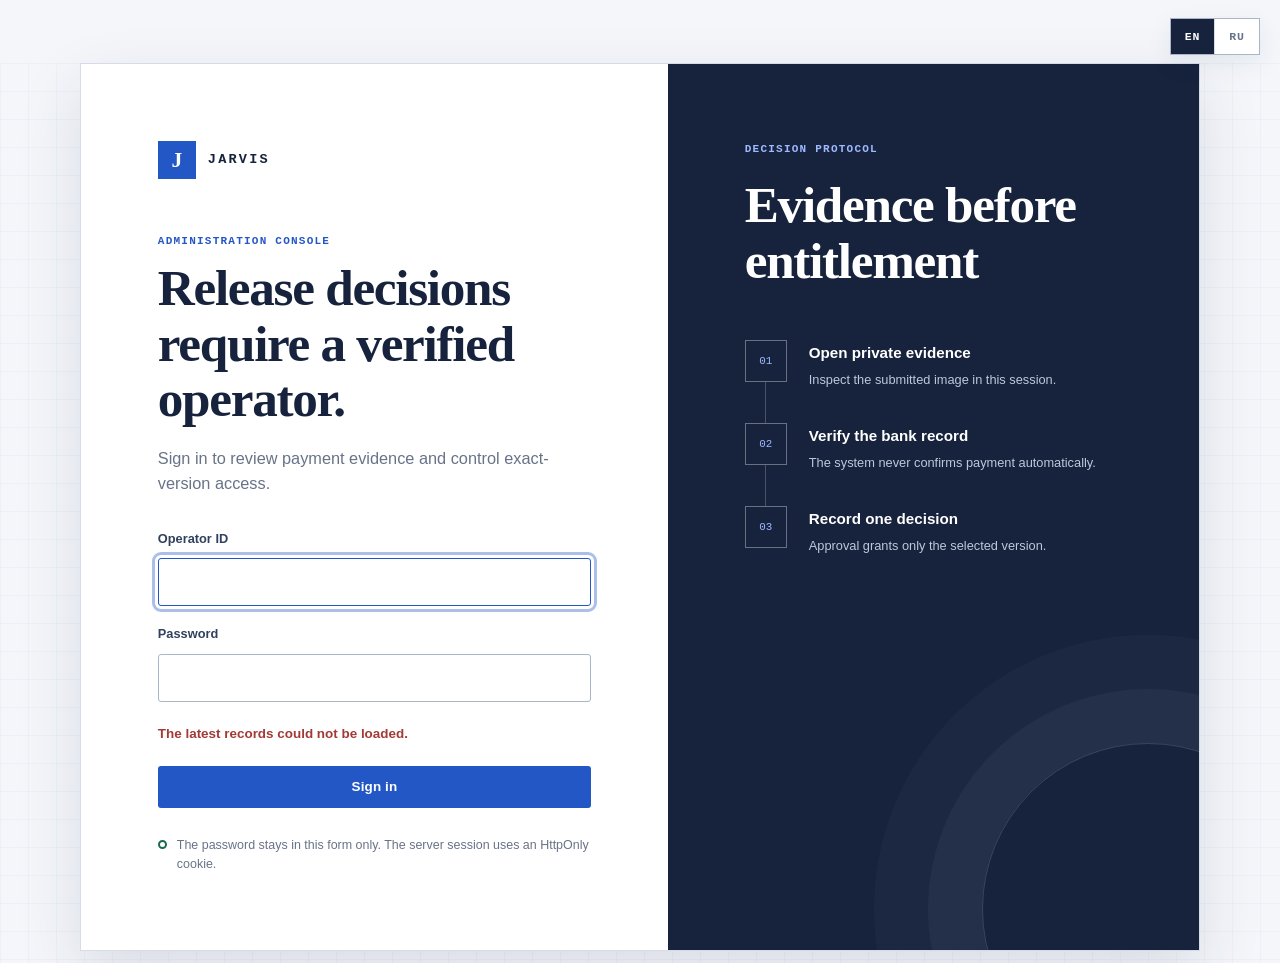
==== product_backend/admin_web/static/index.html @ 854b9aa0 "feat: add exact-version product release system" ====
<!doctype html>
<html lang="en">
  <head>
    <meta charset="utf-8">
    <meta name="viewport" content="width=device-width, initial-scale=1">
    <meta name="color-scheme" content="light">
    <title>JARVIS Release Control</title>
    <link rel="stylesheet" href="styles.css">
    <script src="app.js" defer></script>
  </head>
  <body>
    <a class="skip-link" href="#workspace" data-i18n="skip_to_content">Skip to content</a>

    <div class="language-dock" role="group" aria-label="Language / Язык">
      <button class="language-button" type="button" data-language="en" aria-pressed="true">EN</button>
      <button class="language-button" type="button" data-language="ru" aria-pressed="false">RU</button>
    </div>

    <main id="auth-shell" class="auth-shell">
      <section class="auth-card" aria-labelledby="login-title">
        <div class="wordmark" aria-label="JARVIS">
          <span class="wordmark-mark" aria-hidden="true">J</span>
          <span>JARVIS</span>
        </div>
        <p class="eyebrow" data-i18n="admin_console">Administration console</p>
        <h1 id="login-title" data-i18n="login_title">Release decisions require a verified operator.</h1>
        <p class="lede" data-i18n="login_lede">
          Sign in to review payment evidence and control exact-version access.
        </p>

        <form id="login-form" class="stack-form" novalidate>
          <label for="subject" data-i18n="operator_id">Operator ID</label>
          <input id="subject" name="subject" type="text" autocomplete="username" required minlength="3" maxlength="128">

          <label for="password" data-i18n="password">Password</label>
          <input id="password" name="password" type="password" autocomplete="current-password" required maxlength="1024">

          <p id="login-error" class="form-error" role="alert" hidden></p>
          <button id="login-submit" class="button button-primary button-wide" type="submit" data-i18n="sign_in">Sign in</button>
          <button id="auth-cancel" class="button button-quiet button-wide" type="button" data-i18n="return_read_only" hidden>
            Return to read-only session
          </button>
        </form>

        <div class="auth-footnote">
          <span class="seal" aria-hidden="true"></span>
          <p data-i18n="login_security_note">
            The password stays in this form only. The server session uses an HttpOnly cookie.
          </p>
        </div>
      </section>

      <aside class="custody-card" aria-labelledby="custody-title">
        <p class="eyebrow" data-i18n="decision_protocol">Decision protocol</p>
        <h2 id="custody-title" data-i18n="custody_title">Evidence before entitlement</h2>
        <ol class="custody-rail">
          <li>
            <span class="rail-index">01</span>
            <div>
              <strong data-i18n="rail_evidence">Open private evidence</strong>
              <span data-i18n="rail_evidence_note">Inspect the submitted image in this session.</span>
            </div>
          </li>
          <li>
            <span class="rail-index">02</span>
            <div>
              <strong data-i18n="rail_bank">Verify the bank record</strong>
              <span data-i18n="rail_bank_note">The system never confirms payment automatically.</span>
            </div>
          </li>
          <li>
            <span class="rail-index">03</span>
            <div>
              <strong data-i18n="rail_decide">Record one decision</strong>
              <span data-i18n="rail_decide_note">Approval grants only the selected version.</span>
            </div>
          </li>
        </ol>
      </aside>
    </main>

    <div id="app-shell" class="app-shell" hidden>
      <header class="topbar">
        <div class="topbar-brand">
          <span class="wordmark-mark wordmark-mark-small" aria-hidden="true">J</span>
          <div>
            <strong>JARVIS</strong>
            <span data-i18n="release_control">Release control</span>
          </div>
        </div>
        <div class="session-block">
          <div>
            <span class="session-label" data-i18n="signed_in_as">Signed in as</span>
            <strong id="session-subject">—</strong>
          </div>
          <button id="session-action" class="button button-quiet button-small" type="button" data-i18n="sign_out">Sign out</button>
        </div>
      </header>

      <aside class="sidebar" aria-label="Administration / Администрирование">
        <nav class="primary-nav">
          <button class="nav-button is-active" type="button" data-view="payments" aria-current="page">
            <span class="nav-code">P</span>
            <span data-i18n="payments">Payments</span>
            <span id="pending-count" class="nav-count">0</span>
          </button>
          <button class="nav-button" type="button" data-view="releases">
            <span class="nav-code">R</span>
            <span data-i18n="releases">Releases</span>
          </button>
          <button class="nav-button" type="button" data-view="customers">
            <span class="nav-code">C</span>
            <span data-i18n="customers">Customers</span>
          </button>
          <button class="nav-button" type="button" data-view="audit">
            <span class="nav-code">A</span>
            <span data-i18n="audit">Audit</span>
          </button>
        </nav>
        <div class="sidebar-rule">
          <span data-i18n="control_rule">Control rule</span>
          <p data-i18n="control_rule_note">An older purchased version remains usable when an update is declined.</p>
        </div>
      </aside>

      <main id="workspace" class="workspace" tabindex="-1">
        <section id="write-lock-banner" class="notice notice-warning" role="status" hidden>
          <div>
            <strong data-i18n="read_only_title">Read-only session restored</strong>
            <p data-i18n="read_only_note">Sign in again to obtain a fresh CSRF token before making decisions.</p>
          </div>
          <button id="unlock-button" class="button button-secondary button-small" type="button" data-i18n="enable_changes">Enable changes</button>
        </section>

        <section class="view-panel" data-panel="payments" aria-labelledby="payments-title">
          <div class="section-heading">
            <div>
              <p class="eyebrow" data-i18n="manual_review">Manual review</p>
              <h1 id="payments-title" data-i18n="payments_title">Payment queue</h1>
              <p data-i18n="payments_intro">Compare the submitted evidence with the bank record before deciding.</p>
            </div>
            <button class="button button-secondary refresh-button" type="button" data-refresh="payments" data-i18n="refresh">Refresh</button>
          </div>

          <div class="assurance-rail" aria-label="Approval controls / Контроль подтверждения">
            <div><span>01</span><strong data-i18n="assurance_private">Evidence is private</strong></div>
            <div><span>02</span><strong data-i18n="assurance_manual">Bank check is manual</strong></div>
            <div><span>03</span><strong data-i18n="assurance_exact">Access is exact-version</strong></div>
          </div>

          <div class="queue-toolbar">
            <label for="payment-filter" data-i18n="filter_state">Filter by state</label>
            <select id="payment-filter">
              <option value="" data-i18n="state_all">All states</option>
              <option value="pending" data-i18n="state_pending">Pending</option>
              <option value="under_review" data-i18n="state_under_review">Under review</option>
              <option value="approved" data-i18n="state_approved">Approved</option>
              <option value="rejected" data-i18n="state_rejected">Rejected</option>
            </select>
            <p id="queue-summary" class="queue-summary" aria-live="polite"></p>
          </div>

          <div class="table-shell">
            <table>
              <thead>
                <tr>
                  <th scope="col" data-i18n="version">Version</th>
                  <th scope="col" data-i18n="license">License</th>
                  <th scope="col" data-i18n="amount">Amount</th>
                  <th scope="col" data-i18n="paid_at">Paid at</th>
                  <th scope="col" data-i18n="status">Status</th>
                  <th scope="col" data-i18n="evidence">Evidence</th>
                  <th scope="col" data-i18n="actions">Actions</th>
                </tr>
              </thead>
              <tbody id="payments-body"></tbody>
            </table>
            <div id="payments-empty" class="empty-state" hidden>
              <strong data-i18n="payments_empty">No payments match this filter.</strong>
              <span data-i18n="payments_empty_note">Change the filter or refresh the queue.</span>
            </div>
          </div>
        </section>

        <section class="view-panel" data-panel="releases" aria-labelledby="releases-title" hidden>
          <div class="section-heading">
            <div>
              <p class="eyebrow" data-i18n="version_catalog">Version catalog</p>
              <h1 id="releases-title" data-i18n="releases_title">Paid releases</h1>
              <p data-i18n="releases_intro">Each semantic version has its own price and entitlement.</p>
            </div>
            <div class="heading-actions">
              <button class="button button-secondary refresh-button" type="button" data-refresh="releases" data-i18n="refresh">Refresh</button>
              <button id="new-release-button" class="button button-primary requires-write" type="button" data-i18n="new_release">New release</button>
            </div>
          </div>

          <section id="release-create-card" class="form-card requires-write" aria-labelledby="new-release-title" hidden>
            <div class="form-card-heading">
              <div>
                <p class="eyebrow" data-i18n="draft">Draft</p>
                <h2 id="new-release-title" data-i18n="create_release">Create release</h2>
              </div>
              <button id="cancel-release-create" class="button button-quiet button-small" type="button" data-i18n="cancel">Cancel</button>
            </div>
            <form id="release-create-form" class="form-grid" novalidate>
              <label>
                <span data-i18n="semantic_version">Semantic version</span>
                <input name="version" type="text" inputmode="numeric" pattern="(0|[1-9][0-9]*)\.(0|[1-9][0-9]*)\.(0|[1-9][0-9]*)" required>
              </label>
              <label>
                <span data-i18n="price_minor">Price in minor units</span>
                <input name="price_minor" type="number" min="1" step="1" required>
              </label>
              <label>
                <span data-i18n="currency">Currency</span>
                <input name="currency" type="text" value="UZS" pattern="[A-Z]{3}" minlength="3" maxlength="3" required>
              </label>
              <label class="form-grid-wide">
                <span data-i18n="features_en">What is new — English</span>
                <textarea name="features_en" rows="3" maxlength="4000" required></textarea>
              </label>
              <label class="form-grid-wide">
                <span data-i18n="features_ru">What is new — Russian</span>
                <textarea name="features_ru" rows="3" maxlength="4000" required></textarea>
              </label>
              <label class="form-grid-wide">
                <span data-i18n="fixes_en">Fixes — English</span>
                <textarea name="fixes_en" rows="3" maxlength="4000" required></textarea>
              </label>
              <label class="form-grid-wide">
                <span data-i18n="fixes_ru">Fixes — Russian</span>
                <textarea name="fixes_ru" rows="3" maxlength="4000" required></textarea>
              </label>
              <div class="form-actions form-grid-wide">
                <p class="form-error" data-form-error hidden></p>
                <button class="button button-primary" type="submit" data-i18n="create_draft">Create draft</button>
              </div>
            </form>
          </section>

          <div class="catalog-note">
            <strong data-i18n="catalog_scope">Published catalog</strong>
            <span data-i18n="catalog_scope_note">The current API lists published releases. New drafts remain visible in this browser session.</span>
          </div>
          <div id="release-grid" class="release-grid"></div>
          <div id="releases-empty" class="empty-state empty-state-bordered" hidden>
            <strong data-i18n="releases_empty">No published releases are available.</strong>
            <span data-i18n="releases_empty_note">Create a draft when a verified artifact and price are ready.</span>
          </div>
        </section>

        <section class="view-panel" data-panel="customers" aria-labelledby="customers-title" hidden>
          <div class="section-heading">
            <div>
              <p class="eyebrow" data-i18n="provisioning">Provisioning</p>
              <h1 id="customers-title" data-i18n="customers_title">Customer access</h1>
              <p data-i18n="customers_intro">Create the commercial records in order, then issue a one-time activation key only after payment approval.</p>
            </div>
          </div>

          <div class="provisioning-rail" aria-label="Provisioning sequence / Последовательность выдачи">
            <div><span>01</span><strong data-i18n="provision_account">Account</strong></div>
            <div><span>02</span><strong data-i18n="provision_license">License</strong></div>
            <div><span>03</span><strong data-i18n="provision_device">Initial device</strong></div>
            <div><span>04</span><strong data-i18n="provision_replacement">Device replacement</strong></div>
            <div><span>05</span><strong data-i18n="provision_activation">Activation key</strong></div>
          </div>

          <div class="provisioning-grid">
            <section class="provision-card requires-write" aria-labelledby="account-step-title">
              <header><span class="step-number">01</span><div><p class="eyebrow" data-i18n="customer_record">Customer record</p><h2 id="account-step-title" data-i18n="create_account">Create account</h2></div></header>
              <p data-i18n="create_account_note">Use a stable external buyer reference. Do not enter a password or secret.</p>
              <form id="account-create-form" class="stack-form" novalidate>
                <label for="external-subject" data-i18n="external_subject">External buyer reference</label>
                <input id="external-subject" name="external_subject" type="text" minlength="3" maxlength="128" autocomplete="off" required>
                <p class="form-error" data-form-error hidden></p>
                <button class="button button-primary" type="submit" data-i18n="create_account">Create account</button>
              </form>
              <div id="account-result" class="provision-result" aria-live="polite" hidden></div>
            </section>

            <section class="provision-card requires-write" aria-labelledby="license-step-title">
              <header><span class="step-number">02</span><div><p class="eyebrow" data-i18n="single_paid_plan">Single paid plan</p><h2 id="license-step-title" data-i18n="issue_license">Issue license</h2></div></header>
              <p data-i18n="issue_license_note">One license record represents one purchased JARVIS copy.</p>
              <form id="license-issue-form" class="stack-form" novalidate>
                <label for="license-account-id" data-i18n="account_id">Account ID</label>
                <input id="license-account-id" name="account_id" type="text" minlength="3" maxlength="128" autocomplete="off" required>
                <p class="form-error" data-form-error hidden></p>
                <button class="button button-primary" type="submit" data-i18n="issue_license">Issue license</button>
              </form>
              <div id="license-result" class="provision-result" aria-live="polite" hidden></div>
            </section>

            <section class="provision-card provision-card-wide requires-write" aria-labelledby="device-step-title">
              <header><span class="step-number">03</span><div><p class="eyebrow" data-i18n="device_binding">Device binding</p><h2 id="device-step-title" data-i18n="bind_initial_device">Bind initial device</h2></div></header>
              <p data-i18n="bind_device_note">Bind only the fingerprint supplied by the customer’s JARVIS installation.</p>
              <form id="device-bind-form" class="form-grid" novalidate>
                <label><span data-i18n="license_id">License ID</span><input name="license_id" type="text" minlength="3" maxlength="128" autocomplete="off" required></label>
                <label class="form-grid-wide"><span data-i18n="device_fingerprint">Device fingerprint</span><input name="device_key_fingerprint" type="text" pattern="sha256:[0-9a-f]{64}" minlength="71" maxlength="71" autocomplete="off" required></label>
                <label><span data-i18n="platform">Platform</span><select name="platform" required><option value="macos">macOS</option><option value="windows">Windows</option><option value="linux">Linux</option></select></label>
                <label><span data-i18n="architecture">Architecture</span><select name="architecture" required><option value="arm64">arm64</option><option value="x86_64">x86_64</option><option value="universal2">universal2</option><option value="x86">x86</option></select></label>
                <label><span data-i18n="device_label">Device label, optional</span><input name="device_label" type="text" maxlength="120" autocomplete="off"></label>
                <div class="form-actions form-grid-wide"><p class="form-error" data-form-error hidden></p><button class="button button-primary" type="submit" data-i18n="bind_device">Bind device</button></div>
              </form>
              <div id="device-result" class="provision-result" aria-live="polite" hidden></div>
            </section>

            <section class="provision-card provision-card-wide requires-write" aria-labelledby="device-replace-step-title">
              <header><span class="step-number">04</span><div><p class="eyebrow" data-i18n="replacement_control">Admin-controlled replacement</p><h2 id="device-replace-step-title" data-i18n="replace_device">Replace active device</h2></div></header>
              <p data-i18n="replace_device_note">Replace a device only after verifying the owner’s request. The old binding remains in history and loses future delivery access.</p>
              <form id="device-replace-form" class="form-grid" novalidate>
                <label><span data-i18n="license_id">License ID</span><input name="license_id" type="text" minlength="3" maxlength="128" autocomplete="off" required></label>
                <label class="form-grid-wide"><span data-i18n="current_device_fingerprint">Current active device fingerprint</span><input name="current_device_key_fingerprint" type="text" pattern="sha256:[0-9a-f]{64}" minlength="71" maxlength="71" autocomplete="off" required></label>
                <label class="form-grid-wide"><span data-i18n="new_device_fingerprint">New device fingerprint</span><input name="new_device_key_fingerprint" type="text" pattern="sha256:[0-9a-f]{64}" minlength="71" maxlength="71" autocomplete="off" required></label>
                <label><span data-i18n="new_platform">New platform</span><select name="new_platform" required><option value="macos">macOS</option><option value="windows">Windows</option><option value="linux">Linux</option></select></label>
                <label><span data-i18n="new_architecture">New architecture</span><select name="new_architecture" required><option value="arm64">arm64</option><option value="x86_64">x86_64</option><option value="universal2">universal2</option><option value="x86">x86</option><option value="armv7">armv7</option></select></label>
                <label><span data-i18n="new_device_label">New device label, optional</span><input name="new_device_label" type="text" maxlength="120" autocomplete="off"></label>
                <label class="form-grid-wide"><span data-i18n="replacement_reason">Replacement reason</span><textarea name="replacement_reason" minlength="1" maxlength="240" required></textarea></label>
                <div class="form-actions form-grid-wide"><p class="form-error" data-form-error hidden></p><button class="button button-primary" type="submit" data-i18n="replace_device">Replace active device</button></div>
              </form>
              <div id="device-replacement-result" class="provision-result" aria-live="polite" hidden></div>
            </section>

            <section class="provision-card provision-card-wide activation-card requires-write" aria-labelledby="activation-step-title">
              <header><span class="step-number">05</span><div><p class="eyebrow" data-i18n="after_approval">After payment approval</p><h2 id="activation-step-title" data-i18n="issue_activation_key">Issue one-time activation key</h2></div></header>
              <div class="activation-warning"><span aria-hidden="true">!</span><p data-i18n="activation_gate_note">The server issues a key only when this license already owns the exact-version entitlement. A failed request grants nothing.</p></div>
              <form id="activation-issue-form" class="form-grid" novalidate>
                <label><span data-i18n="license_id">License ID</span><input name="license_id" type="text" minlength="3" maxlength="128" autocomplete="off" required></label>
                <label><span data-i18n="semantic_version">Semantic version</span><input name="version" type="text" pattern="(0|[1-9][0-9]*)\.(0|[1-9][0-9]*)\.(0|[1-9][0-9]*)" autocomplete="off" required></label>
                <div class="form-actions form-grid-wide"><p class="form-error" data-form-error hidden></p><button class="button button-primary" type="submit" data-i18n="issue_one_time_key">Issue one-time key</button></div>
              </form>
            </section>
          </div>
        </section>

        <section class="view-panel" data-panel="audit" aria-labelledby="audit-title" hidden>
          <div class="section-heading">
            <div>
              <p class="eyebrow" data-i18n="decision_history">Decision history</p>
              <h1 id="audit-title" data-i18n="audit_title">Approval audit</h1>
              <p data-i18n="audit_intro">A read-only record of payment approvals and rejections.</p>
            </div>
            <button class="button button-secondary refresh-button" type="button" data-refresh="audit" data-i18n="refresh">Refresh</button>
          </div>
          <div class="table-shell">
            <table>
              <thead>
                <tr>
                  <th scope="col" data-i18n="decision">Decision</th>
                  <th scope="col" data-i18n="payment">Payment</th>
                  <th scope="col" data-i18n="operator">Operator</th>
                  <th scope="col" data-i18n="reason">Reason</th>
                  <th scope="col" data-i18n="recorded_at">Recorded at</th>
                </tr>
              </thead>
              <tbody id="audit-body"></tbody>
            </table>
            <div id="audit-empty" class="empty-state" hidden>
              <strong data-i18n="audit_empty">No decisions have been recorded.</strong>
              <span data-i18n="audit_empty_note">Approved or rejected payments will appear here.</span>
            </div>
          </div>
        </section>
      </main>
    </div>

    <dialog id="evidence-dialog" class="modal evidence-modal" aria-labelledby="evidence-title">
      <div class="modal-heading">
        <div>
          <p class="eyebrow" data-i18n="private_evidence">Private evidence</p>
          <h2 id="evidence-title" data-i18n="evidence_title">Payment screenshot</h2>
        </div>
        <button class="icon-button" type="button" data-close-dialog="evidence-dialog" data-i18n-aria="close" aria-label="Close">×</button>
      </div>
      <p id="evidence-meta" class="modal-meta"></p>
      <div class="evidence-stage">
        <p id="evidence-loading" data-i18n="loading_evidence">Loading private evidence…</p>
        <p id="evidence-error" class="form-error" role="alert" hidden></p>
        <img id="evidence-image" alt="Payment evidence / Платёжное подтверждение" hidden>
      </div>
      <div class="modal-note">
        <span class="seal" aria-hidden="true"></span>
        <p data-i18n="evidence_check_note">Opening this image does not verify payment. Compare it with the bank record.</p>
      </div>
    </dialog>

    <dialog id="decision-dialog" class="modal decision-modal" aria-labelledby="decision-title">
      <form id="decision-form" method="dialog">
        <div class="modal-heading">
          <div>
            <p id="decision-eyebrow" class="eyebrow"></p>
            <h2 id="decision-title"></h2>
          </div>
          <button class="icon-button" type="button" data-close-dialog="decision-dialog" data-i18n-aria="close" aria-label="Close">×</button>
        </div>
        <p id="decision-copy"></p>
        <label id="reject-reason-label" for="reject-reason" hidden>
          <span data-i18n="rejection_reason">Rejection reason</span>
          <textarea id="reject-reason" name="reason" rows="4" minlength="1" maxlength="1000"></textarea>
        </label>
        <p id="decision-error" class="form-error" role="alert" hidden></p>
        <div class="modal-actions">
          <button class="button button-quiet" type="button" data-close-dialog="decision-dialog" data-i18n="cancel">Cancel</button>
          <button id="decision-confirm" class="button button-primary" type="submit"></button>
        </div>
      </form>
    </dialog>

    <dialog id="release-dialog" class="modal release-modal" aria-labelledby="release-dialog-title">
      <div class="modal-heading">
        <div>
          <p class="eyebrow" data-i18n="release_record">Release record</p>
          <h2 id="release-dialog-title">—</h2>
        </div>
        <button class="icon-button" type="button" data-close-dialog="release-dialog" data-i18n-aria="close" aria-label="Close">×</button>
      </div>
      <div id="release-detail-summary" class="release-detail-summary"></div>
      <div class="release-detail-actions">
        <button id="publish-release-button" class="button button-primary requires-write" type="button" data-i18n="publish_release">Publish release</button>
      </div>
      <section aria-labelledby="artifacts-title">
        <div class="subsection-heading">
          <h3 id="artifacts-title" data-i18n="artifacts">Artifacts</h3>
          <span id="artifact-count" class="record-count">0</span>
        </div>
        <div id="artifact-list" class="artifact-list"></div>
      </section>
      <details id="artifact-create-details" class="artifact-create requires-write">
        <summary data-i18n="add_verified_artifact">Add verified artifact metadata</summary>
        <form id="artifact-create-form" class="form-grid artifact-form" novalidate>
          <label><span data-i18n="platform">Platform</span><select name="platform" required><option value="macos">macOS</option><option value="windows">Windows</option><option value="linux">Linux</option></select></label>
          <label><span data-i18n="architecture">Architecture</span><select name="architecture" required><option value="arm64">arm64</option><option value="x86_64">x86_64</option><option value="universal2">universal2</option><option value="x86">x86</option></select></label>
          <label><span data-i18n="artifact_kind">Artifact kind</span><select name="artifact_kind" required><option value="initial_installer" data-i18n="initial_installer">Initial installer</option><option value="update_package" data-i18n="update_package">Update package</option></select></label>
          <label><span data-i18n="build_number">Build number</span><input name="build" type="number" min="1" step="1" required></label>
          <label class="form-grid-wide"><span>SHA-256</span><input name="sha256" type="text" pattern="[0-9a-f]{64}" minlength="64" maxlength="64" required></label>
          <label class="form-grid-wide"><span data-i18n="storage_key">Private storage key</span><input name="storage_key" type="text" maxlength="512" autocomplete="off" required></label>
          <label class="form-grid-wide"><span data-i18n="signature">Detached signature</span><textarea name="signature" rows="3" minlength="86" maxlength="86" autocomplete="off" required></textarea></label>
          <label><span data-i18n="signing_key_id">Signing key ID</span><input name="signing_key_id" type="text" minlength="3" maxlength="128" autocomplete="off" required></label>
          <label><span data-i18n="byte_size">Byte size</span><input name="byte_size" type="number" min="1" step="1" required></label>
          <label class="form-grid-wide"><span data-i18n="compatible_versions">Compatible source versions, comma separated</span><input name="compatible_source_versions" type="text" autocomplete="off"></label>
          <div class="form-actions form-grid-wide">
            <p class="form-error" data-form-error hidden></p>
            <button class="button button-primary" type="submit" data-i18n="add_artifact">Add artifact</button>
          </div>
        </form>
      </details>
    </dialog>

    <dialog id="activation-key-dialog" class="modal activation-key-modal" aria-labelledby="activation-key-title">
      <div class="modal-heading">
        <div>
          <p class="eyebrow" data-i18n="one_time_secret">One-time secret</p>
          <h2 id="activation-key-title" data-i18n="activation_key_ready">Activation key ready</h2>
        </div>
        <button class="icon-button" type="button" data-close-dialog="activation-key-dialog" data-i18n-aria="close" aria-label="Close">×</button>
      </div>
      <div class="activation-key-warning" role="alert">
        <strong data-i18n="copy_now">Copy this key now.</strong>
        <p data-i18n="activation_key_warning">It is shown only in this response, is not stored in browser storage, and cannot be recovered from the server.</p>
      </div>
      <label for="activation-key-value" data-i18n="activation_key">Activation key</label>
      <textarea id="activation-key-value" class="activation-key-value" rows="3" readonly autocomplete="off" spellcheck="false"></textarea>
      <p id="activation-key-meta" class="modal-meta"></p>
      <div class="modal-actions">
        <button id="copy-activation-key" class="button button-primary" type="button" data-i18n="copy_key">Copy key</button>
        <button class="button button-quiet" type="button" data-close-dialog="activation-key-dialog" data-i18n="copied_hide">I copied it — hide key</button>
      </div>
    </dialog>

    <div id="toast" class="toast" role="status" aria-live="polite" hidden></div>
  </body>
</html>
---- product_backend/admin_web/static/styles.css ----
:root {
  --ink: #17233d;
  --ink-soft: #31405e;
  --paper: #f4f6fa;
  --surface: #ffffff;
  --surface-blue: #edf3ff;
  --line: #d5dce8;
  --line-strong: #aab5c8;
  --muted: #687388;
  --cobalt: #2457c6;
  --cobalt-dark: #183e94;
  --amber: #a65d07;
  --amber-soft: #fff4df;
  --red: #a23a36;
  --red-soft: #fff0ef;
  --green: #196b4d;
  --green-soft: #eaf7f1;
  --shadow: 0 24px 60px rgba(29, 45, 78, 0.12);
  --display: "Iowan Old Style", "Palatino Linotype", Palatino, Georgia, serif;
  --body: "Avenir Next", Avenir, "Segoe UI", Helvetica, Arial, sans-serif;
  --utility: "SFMono-Regular", "Cascadia Mono", "Roboto Mono", Consolas, monospace;
}

* {
  box-sizing: border-box;
}

html {
  min-width: 320px;
  background: var(--paper);
  color: var(--ink);
  font-family: var(--body);
  line-height: 1.5;
}

body {
  margin: 0;
  min-height: 100vh;
  background:
    linear-gradient(rgba(36, 87, 198, 0.035) 1px, transparent 1px),
    linear-gradient(90deg, rgba(36, 87, 198, 0.035) 1px, transparent 1px),
    var(--paper);
  background-size: 28px 28px;
}

[hidden] {
  display: none !important;
}

button,
input,
select,
textarea {
  font: inherit;
}

button,
select {
  cursor: pointer;
}

button:disabled,
input:disabled,
select:disabled,
textarea:disabled {
  cursor: not-allowed;
  opacity: 0.52;
}

:focus-visible {
  outline: 3px solid rgba(36, 87, 198, 0.38);
  outline-offset: 3px;
}

h1,
h2,
h3,
p {
  margin-top: 0;
}

h1,
h2 {
  font-family: var(--display);
  font-weight: 600;
  letter-spacing: -0.025em;
  line-height: 1.08;
}

h1 {
  font-size: clamp(2rem, 4vw, 3.6rem);
}

h2 {
  font-size: clamp(1.45rem, 2.2vw, 2.1rem);
}

h3 {
  font-size: 1rem;
}

.skip-link {
  position: fixed;
  z-index: 100;
  top: 12px;
  left: 12px;
  transform: translateY(-160%);
  border: 2px solid var(--cobalt);
  background: var(--surface);
  color: var(--ink);
  padding: 10px 14px;
  text-decoration: none;
}

.skip-link:focus {
  transform: translateY(0);
}

.language-dock {
  position: fixed;
  z-index: 40;
  top: 18px;
  right: 20px;
  display: flex;
  overflow: hidden;
  border: 1px solid var(--line-strong);
  background: var(--surface);
  box-shadow: 0 8px 24px rgba(29, 45, 78, 0.08);
}

.language-button {
  min-width: 44px;
  border: 0;
  border-right: 1px solid var(--line);
  background: transparent;
  color: var(--muted);
  font-family: var(--utility);
  font-size: 0.72rem;
  font-weight: 700;
  letter-spacing: 0.08em;
  padding: 9px 10px;
}

.language-button:last-child {
  border-right: 0;
}

.language-button[aria-pressed="true"] {
  background: var(--ink);
  color: #fff;
}

.auth-shell {
  display: grid;
  grid-template-columns: minmax(0, 1.05fr) minmax(360px, 0.95fr);
  width: min(1120px, calc(100% - 48px));
  min-height: 690px;
  margin: 7vh auto;
  border: 1px solid var(--line);
  background: var(--surface);
  box-shadow: var(--shadow);
}

.auth-card,
.custody-card {
  padding: clamp(40px, 6vw, 84px);
}

.auth-card {
  display: flex;
  flex-direction: column;
  justify-content: center;
}

.custody-card {
  position: relative;
  overflow: hidden;
  background: var(--ink);
  color: #fff;
}

.custody-card::after {
  position: absolute;
  right: -115px;
  bottom: -125px;
  width: 330px;
  height: 330px;
  border: 1px solid rgba(255, 255, 255, 0.15);
  border-radius: 50%;
  box-shadow:
    0 0 0 54px rgba(255, 255, 255, 0.035),
    0 0 0 108px rgba(255, 255, 255, 0.025);
  content: "";
}

.wordmark,
.topbar-brand {
  display: flex;
  align-items: center;
  gap: 12px;
  font-family: var(--utility);
  font-size: 0.85rem;
  font-weight: 800;
  letter-spacing: 0.16em;
}

.wordmark {
  margin-bottom: 54px;
}

.wordmark-mark {
  display: grid;
  width: 38px;
  height: 38px;
  place-items: center;
  background: var(--cobalt);
  color: #fff;
  font-family: var(--display);
  font-size: 1.35rem;
  font-weight: 700;
  letter-spacing: 0;
}

.wordmark-mark-small {
  width: 34px;
  height: 34px;
  font-size: 1.1rem;
}

.eyebrow,
.session-label,
.nav-code,
.record-count {
  color: var(--cobalt);
  font-family: var(--utility);
  font-size: 0.69rem;
  font-weight: 700;
  letter-spacing: 0.11em;
  text-transform: uppercase;
}

.custody-card .eyebrow {
  color: #9eb9ff;
}

.auth-card h1 {
  max-width: 580px;
  margin-bottom: 20px;
}

.lede {
  max-width: 520px;
  margin-bottom: 34px;
  color: var(--muted);
  font-size: 1.02rem;
}

.stack-form {
  display: grid;
  gap: 10px;
  max-width: 470px;
}

label,
.queue-toolbar > label {
  color: var(--ink-soft);
  font-size: 0.8rem;
  font-weight: 700;
}

input,
select,
textarea {
  width: 100%;
  border: 1px solid var(--line-strong);
  border-radius: 3px;
  background: #fff;
  color: var(--ink);
  padding: 11px 12px;
}

input:focus,
select:focus,
textarea:focus {
  border-color: var(--cobalt);
}

textarea {
  resize: vertical;
}

.stack-form input {
  margin-bottom: 8px;
}

.button {
  display: inline-flex;
  min-height: 42px;
  align-items: center;
  justify-content: center;
  border: 1px solid transparent;
  border-radius: 3px;
  padding: 10px 16px;
  font-size: 0.84rem;
  font-weight: 750;
  letter-spacing: 0.01em;
}

.button-primary {
  background: var(--cobalt);
  color: #fff;
}

.button-primary:hover:not(:disabled) {
  background: var(--cobalt-dark);
}

.button-secondary {
  border-color: var(--line-strong);
  background: #fff;
  color: var(--ink);
}

.button-secondary:hover:not(:disabled),
.button-quiet:hover:not(:disabled) {
  border-color: var(--cobalt);
  color: var(--cobalt-dark);
}

.button-danger {
  background: var(--red);
  color: #fff;
}

.button-quiet {
  border-color: transparent;
  background: transparent;
  color: var(--ink-soft);
}

.button-wide {
  width: 100%;
  margin-top: 8px;
}

.button-small {
  min-height: 34px;
  padding: 7px 11px;
  font-size: 0.76rem;
}

.form-error {
  margin: 4px 0;
  color: var(--red);
  font-size: 0.84rem;
  font-weight: 650;
}

.auth-footnote,
.modal-note {
  display: flex;
  align-items: flex-start;
  gap: 10px;
  margin-top: 28px;
  color: var(--muted);
  font-size: 0.78rem;
}

.auth-footnote p,
.modal-note p {
  margin: 0;
}

.seal {
  flex: 0 0 auto;
  width: 9px;
  height: 9px;
  margin-top: 4px;
  border: 2px solid var(--green);
  border-radius: 50%;
}

.custody-card h2 {
  max-width: 420px;
  margin: 20px 0 52px;
  font-size: clamp(2.2rem, 4vw, 4rem);
}

.custody-rail {
  position: relative;
  z-index: 1;
  margin: 0;
  padding: 0;
  list-style: none;
}

.custody-rail::before {
  position: absolute;
  top: 23px;
  bottom: 23px;
  left: 20px;
  width: 1px;
  background: rgba(255, 255, 255, 0.22);
  content: "";
}

.custody-rail li {
  position: relative;
  display: grid;
  grid-template-columns: 42px 1fr;
  gap: 22px;
  align-items: start;
  margin-bottom: 34px;
}

.rail-index {
  position: relative;
  z-index: 1;
  display: grid;
  width: 42px;
  height: 42px;
  place-items: center;
  border: 1px solid rgba(255, 255, 255, 0.35);
  background: var(--ink);
  color: #9eb9ff;
  font-family: var(--utility);
  font-size: 0.68rem;
}

.custody-rail strong,
.custody-rail span:last-child {
  display: block;
}

.custody-rail strong {
  margin: 2px 0 5px;
  font-size: 0.95rem;
}

.custody-rail span:last-child {
  color: #bdc8dc;
  font-size: 0.8rem;
}

.app-shell {
  display: grid;
  grid-template:
    "topbar topbar" 70px
    "sidebar workspace" minmax(calc(100vh - 70px), auto)
    / 244px minmax(0, 1fr);
  min-height: 100vh;
}

.topbar {
  position: sticky;
  z-index: 30;
  top: 0;
  grid-area: topbar;
  display: flex;
  align-items: center;
  justify-content: space-between;
  border-bottom: 1px solid var(--line);
  background: rgba(255, 255, 255, 0.97);
  padding: 0 122px 0 24px;
}

.topbar-brand div,
.session-block > div {
  display: flex;
  flex-direction: column;
}

.topbar-brand div {
  gap: 1px;
}

.topbar-brand strong {
  font-family: var(--utility);
  font-size: 0.75rem;
  letter-spacing: 0.12em;
}

.topbar-brand div span,
.session-label {
  color: var(--muted);
  font-size: 0.65rem;
  letter-spacing: 0.06em;
}

.session-block {
  display: flex;
  align-items: center;
  gap: 20px;
  font-size: 0.8rem;
}

.session-block > div {
  align-items: flex-end;
}

.sidebar {
  position: sticky;
  top: 70px;
  grid-area: sidebar;
  display: flex;
  height: calc(100vh - 70px);
  flex-direction: column;
  justify-content: space-between;
  border-right: 1px solid var(--line);
  background: var(--surface);
  padding: 28px 18px 22px;
}

.primary-nav {
  display: grid;
  gap: 6px;
}

.nav-button {
  display: grid;
  grid-template-columns: 28px 1fr auto;
  gap: 10px;
  align-items: center;
  width: 100%;
  border: 1px solid transparent;
  border-radius: 3px;
  background: transparent;
  color: var(--ink-soft);
  padding: 12px;
  text-align: left;
}

.nav-button:hover {
  background: var(--paper);
}

.nav-button.is-active {
  border-color: #cdd9f4;
  background: var(--surface-blue);
  color: var(--cobalt-dark);
  font-weight: 750;
}

.nav-code {
  display: grid;
  width: 25px;
  height: 25px;
  place-items: center;
  border: 1px solid currentColor;
  font-size: 0.62rem;
}

.nav-count {
  min-width: 24px;
  border-radius: 20px;
  background: var(--ink);
  color: #fff;
  font-family: var(--utility);
  font-size: 0.64rem;
  padding: 3px 7px;
  text-align: center;
}

.sidebar-rule {
  border-top: 1px solid var(--line);
  padding: 20px 10px 0;
}

.sidebar-rule > span {
  color: var(--cobalt);
  font-family: var(--utility);
  font-size: 0.63rem;
  font-weight: 700;
  letter-spacing: 0.08em;
  text-transform: uppercase;
}

.sidebar-rule p {
  margin: 8px 0 0;
  color: var(--muted);
  font-size: 0.73rem;
}

.workspace {
  grid-area: workspace;
  width: min(1380px, 100%);
  padding: clamp(30px, 5vw, 68px);
}

.notice {
  display: flex;
  align-items: center;
  justify-content: space-between;
  gap: 24px;
  margin-bottom: 28px;
  border-left: 4px solid var(--amber);
  background: var(--amber-soft);
  padding: 16px 18px;
}

.notice p,
.notice strong {
  margin: 0;
}

.notice p {
  color: #77511b;
  font-size: 0.82rem;
}

.view-panel {
  animation: panel-enter 180ms ease-out both;
}

@keyframes panel-enter {
  from {
    opacity: 0;
    transform: translateY(5px);
  }
  to {
    opacity: 1;
    transform: translateY(0);
  }
}

.section-heading,
.form-card-heading,
.modal-heading,
.subsection-heading {
  display: flex;
  align-items: flex-start;
  justify-content: space-between;
  gap: 24px;
}

.section-heading {
  margin-bottom: 32px;
}

.section-heading h1 {
  margin: 6px 0 10px;
}

.section-heading p:last-child {
  margin-bottom: 0;
  color: var(--muted);
}

.heading-actions,
.release-detail-actions {
  display: flex;
  gap: 9px;
}

.assurance-rail {
  display: grid;
  grid-template-columns: repeat(3, 1fr);
  margin-bottom: 24px;
  border: 1px solid var(--line);
  background: var(--surface);
}

.assurance-rail div {
  display: grid;
  grid-template-columns: auto 1fr;
  gap: 12px;
  align-items: center;
  border-right: 1px solid var(--line);
  padding: 15px 18px;
}

.assurance-rail div:last-child {
  border-right: 0;
}

.assurance-rail span {
  color: var(--cobalt);
  font-family: var(--utility);
  font-size: 0.65rem;
}

.assurance-rail strong {
  font-size: 0.76rem;
}

.queue-toolbar {
  display: grid;
  grid-template-columns: auto minmax(160px, 230px) 1fr;
  gap: 12px;
  align-items: center;
  margin-bottom: 12px;
}

.queue-toolbar select {
  min-height: 38px;
  padding: 7px 10px;
}

.queue-summary {
  margin: 0;
  color: var(--muted);
  font-family: var(--utility);
  font-size: 0.7rem;
  text-align: right;
}

.table-shell {
  overflow: hidden;
  border: 1px solid var(--line);
  background: var(--surface);
}

table {
  width: 100%;
  border-collapse: collapse;
  font-size: 0.78rem;
}

th {
  background: #e9edf4;
  color: var(--ink-soft);
  font-family: var(--utility);
  font-size: 0.62rem;
  letter-spacing: 0.06em;
  text-align: left;
  text-transform: uppercase;
}

th,
td {
  border-bottom: 1px solid var(--line);
  padding: 13px 14px;
  vertical-align: middle;
}

tbody tr:last-child td {
  border-bottom: 0;
}

tbody tr:hover {
  background: #f9faff;
}

.cell-mono {
  font-family: var(--utility);
  font-size: 0.69rem;
  overflow-wrap: anywhere;
}

.cell-actions {
  display: flex;
  flex-wrap: wrap;
  gap: 6px;
}

.status-pill {
  display: inline-flex;
  border: 1px solid var(--line-strong);
  border-radius: 999px;
  padding: 4px 8px;
  font-family: var(--utility);
  font-size: 0.62rem;
  font-weight: 700;
}

.status-pending,
.status-draft {
  border-color: #d7ac6b;
  background: var(--amber-soft);
  color: #7a480c;
}

.status-under_review {
  border-color: #96ade3;
  background: var(--surface-blue);
  color: var(--cobalt-dark);
}

.status-approved,
.status-published {
  border-color: #8dc9b1;
  background: var(--green-soft);
  color: var(--green);
}

.status-rejected {
  border-color: #dda29e;
  background: var(--red-soft);
  color: var(--red);
}

.empty-state {
  display: flex;
  min-height: 180px;
  align-items: center;
  justify-content: center;
  flex-direction: column;
  color: var(--muted);
  padding: 36px;
  text-align: center;
}

.empty-state strong {
  color: var(--ink);
  font-family: var(--display);
  font-size: 1.25rem;
}

.empty-state span {
  margin-top: 5px;
  font-size: 0.8rem;
}

.empty-state-bordered {
  border: 1px solid var(--line);
  background: var(--surface);
}

.form-card {
  margin-bottom: 24px;
  border-top: 4px solid var(--cobalt);
  background: var(--surface);
  box-shadow: 0 12px 34px rgba(29, 45, 78, 0.08);
  padding: 24px;
}

.form-card-heading h2 {
  margin: 4px 0 20px;
}

.form-grid {
  display: grid;
  grid-template-columns: repeat(3, minmax(0, 1fr));
  gap: 16px;
}

.form-grid label {
  display: grid;
  gap: 6px;
}

.form-grid-wide {
  grid-column: 1 / -1;
}

.form-actions {
  display: flex;
  align-items: center;
  justify-content: flex-end;
  gap: 16px;
}

.form-actions .form-error {
  margin-right: auto;
}

.catalog-note {
  display: flex;
  gap: 14px;
  align-items: baseline;
  margin-bottom: 14px;
  color: var(--muted);
  font-size: 0.74rem;
}

.catalog-note strong {
  color: var(--ink);
  font-family: var(--utility);
  font-size: 0.65rem;
  letter-spacing: 0.06em;
  text-transform: uppercase;
}

.release-grid {
  display: grid;
  grid-template-columns: repeat(auto-fill, minmax(285px, 1fr));
  gap: 14px;
}

.provisioning-rail {
  display: grid;
  grid-template-columns: repeat(5, 1fr);
  margin-bottom: 18px;
  border: 1px solid var(--line);
  background: var(--surface);
}

.provisioning-rail div {
  position: relative;
  display: grid;
  grid-template-columns: auto 1fr;
  gap: 10px;
  align-items: center;
  border-right: 1px solid var(--line);
  padding: 14px 16px;
}

.provisioning-rail div:last-child {
  border-right: 0;
}

.provisioning-rail span,
.step-number {
  color: var(--cobalt);
  font-family: var(--utility);
  font-size: 0.64rem;
  font-weight: 700;
}

.provisioning-rail strong {
  font-size: 0.75rem;
}

.provisioning-grid {
  display: grid;
  grid-template-columns: repeat(2, minmax(0, 1fr));
  gap: 14px;
}

.provision-card {
  border: 1px solid var(--line);
  background: var(--surface);
  padding: 22px;
}

.provision-card-wide {
  grid-column: 1 / -1;
}

.provision-card > header {
  display: grid;
  grid-template-columns: 36px 1fr;
  gap: 12px;
  align-items: start;
}

.provision-card > header .step-number {
  display: grid;
  width: 34px;
  height: 34px;
  place-items: center;
  border: 1px solid var(--cobalt);
}

.provision-card h2 {
  margin: 4px 0 12px;
  font-size: 1.55rem;
}

.provision-card > p {
  color: var(--muted);
  font-size: 0.8rem;
}

.provision-result {
  margin-top: 16px;
  border-left: 3px solid var(--green);
  background: var(--green-soft);
  color: var(--green);
  font-family: var(--utility);
  font-size: 0.7rem;
  overflow-wrap: anywhere;
  padding: 11px 13px;
}

.activation-card {
  border-top: 4px solid var(--amber);
}

.activation-warning,
.activation-key-warning {
  display: grid;
  grid-template-columns: auto 1fr;
  gap: 12px;
  align-items: start;
  margin: 14px 0 20px;
  border: 1px solid #e2bd80;
  background: var(--amber-soft);
  color: #70450e;
  padding: 13px 15px;
}

.activation-warning > span {
  display: grid;
  width: 24px;
  height: 24px;
  place-items: center;
  border: 1px solid currentColor;
  border-radius: 50%;
  font-family: var(--utility);
  font-size: 0.7rem;
  font-weight: 800;
}

.activation-warning p,
.activation-key-warning p {
  margin: 0;
  font-size: 0.78rem;
}

.activation-key-warning {
  display: block;
  border-left: 4px solid var(--amber);
}

.activation-key-warning strong {
  display: block;
  margin-bottom: 4px;
}

.activation-key-value {
  margin: 7px 0 12px;
  border: 2px solid var(--ink);
  background: #f7f9fc;
  font-family: var(--utility);
  font-size: 0.8rem;
  line-height: 1.5;
  overflow-wrap: anywhere;
}

.release-card {
  position: relative;
  display: flex;
  min-height: 235px;
  flex-direction: column;
  justify-content: space-between;
  border: 1px solid var(--line);
  background: var(--surface);
  padding: 22px;
}

.release-card::before {
  position: absolute;
  top: -1px;
  right: -1px;
  width: 48px;
  height: 48px;
  border-top: 3px solid var(--cobalt);
  border-right: 3px solid var(--cobalt);
  content: "";
}

.release-card h2 {
  margin: 22px 0 8px;
  font-size: 2.4rem;
}

.release-card-meta {
  color: var(--muted);
  font-family: var(--utility);
  font-size: 0.67rem;
}

.release-card-footer {
  display: flex;
  align-items: flex-end;
  justify-content: space-between;
  gap: 12px;
  border-top: 1px solid var(--line);
  padding-top: 16px;
}

.release-price {
  display: block;
  margin-top: 5px;
  color: var(--ink);
  font-size: 1.05rem;
  font-weight: 750;
}

dialog {
  width: min(720px, calc(100% - 32px));
  max-height: calc(100vh - 40px);
  overflow: auto;
  border: 0;
  border-top: 5px solid var(--cobalt);
  background: var(--surface);
  color: var(--ink);
  box-shadow: 0 28px 80px rgba(15, 28, 55, 0.32);
  padding: clamp(22px, 4vw, 38px);
}

dialog::backdrop {
  background: rgba(15, 28, 55, 0.72);
  backdrop-filter: blur(2px);
}

.release-modal {
  width: min(920px, calc(100% - 32px));
}

.modal-heading h2 {
  margin: 5px 0 20px;
}

.icon-button {
  display: grid;
  width: 38px;
  height: 38px;
  flex: 0 0 auto;
  place-items: center;
  border: 1px solid var(--line);
  background: #fff;
  color: var(--ink);
  font-size: 1.4rem;
}

.modal-meta {
  color: var(--muted);
  font-family: var(--utility);
  font-size: 0.7rem;
}

.evidence-stage {
  display: grid;
  min-height: 290px;
  place-items: center;
  border: 1px solid var(--line);
  background: #e9edf4;
  padding: 16px;
}

.evidence-stage img {
  display: block;
  max-width: 100%;
  max-height: 60vh;
  object-fit: contain;
}

.decision-modal label {
  display: grid;
  gap: 8px;
  margin-top: 20px;
}

.modal-actions {
  display: flex;
  justify-content: flex-end;
  gap: 9px;
  margin-top: 28px;
}

.release-detail-summary {
  display: grid;
  grid-template-columns: repeat(3, 1fr);
  gap: 1px;
  margin: 8px 0 18px;
  background: var(--line);
  border: 1px solid var(--line);
}

.release-detail-summary div {
  background: var(--paper);
  padding: 13px;
}

.release-detail-summary span,
.artifact-record span {
  display: block;
  color: var(--muted);
  font-family: var(--utility);
  font-size: 0.62rem;
  letter-spacing: 0.04em;
  text-transform: uppercase;
}

.release-detail-actions {
  justify-content: flex-end;
  margin-bottom: 30px;
}

.subsection-heading {
  align-items: center;
  border-bottom: 1px solid var(--line);
  margin-bottom: 10px;
}

.record-count {
  min-width: 28px;
  border: 1px solid var(--line-strong);
  padding: 3px 8px;
  text-align: center;
}

.artifact-list {
  display: grid;
  gap: 8px;
}

.artifact-record {
  display: grid;
  grid-template-columns: repeat(4, minmax(0, 1fr));
  gap: 12px;
  border-left: 3px solid var(--green);
  background: var(--green-soft);
  padding: 13px;
}

.artifact-record strong {
  display: block;
  overflow-wrap: anywhere;
  font-size: 0.75rem;
}

.artifact-create {
  margin-top: 20px;
  border: 1px solid var(--line);
  background: var(--paper);
}

.artifact-create summary {
  padding: 14px;
  font-weight: 750;
}

.artifact-form {
  grid-template-columns: repeat(2, minmax(0, 1fr));
  border-top: 1px solid var(--line);
  padding: 18px;
}

.toast {
  position: fixed;
  z-index: 80;
  right: 22px;
  bottom: 22px;
  max-width: min(420px, calc(100% - 44px));
  border-left: 4px solid var(--green);
  background: var(--ink);
  color: #fff;
  box-shadow: 0 14px 38px rgba(15, 28, 55, 0.3);
  padding: 14px 18px;
  font-size: 0.82rem;
}

.toast.is-error {
  border-left-color: var(--red);
}

@media (max-width: 900px) {
  .auth-shell {
    grid-template-columns: 1fr;
    margin: 42px auto;
  }

  .custody-card {
    min-height: auto;
  }

  .app-shell {
    grid-template:
      "topbar" 70px
      "sidebar" auto
      "workspace" auto
      / 1fr;
  }

  .topbar {
    padding-right: 118px;
  }

  .sidebar {
    position: sticky;
    z-index: 20;
    top: 70px;
    height: auto;
    border-right: 0;
    border-bottom: 1px solid var(--line);
    padding: 8px 16px;
  }

  .primary-nav {
    grid-template-columns: repeat(4, 1fr);
  }

  .nav-button {
    grid-template-columns: auto auto auto;
    justify-content: center;
  }

  .sidebar-rule {
    display: none;
  }

  .assurance-rail,
  .release-detail-summary {
    grid-template-columns: 1fr;
  }

  .assurance-rail div {
    border-right: 0;
    border-bottom: 1px solid var(--line);
  }

  .assurance-rail div:last-child {
    border-bottom: 0;
  }

  .queue-toolbar {
    grid-template-columns: auto 1fr;
  }

  .queue-summary {
    grid-column: 1 / -1;
    text-align: left;
  }

  .form-grid {
    grid-template-columns: 1fr 1fr;
  }

  .provisioning-rail {
    grid-template-columns: repeat(2, 1fr);
  }

  .provisioning-rail div:nth-child(2) {
    border-right: 0;
  }

  .provisioning-rail div:nth-child(-n + 2) {
    border-bottom: 1px solid var(--line);
  }
}

@media (max-width: 680px) {
  .language-dock {
    top: 14px;
    right: 14px;
  }

  .auth-shell {
    width: calc(100% - 24px);
    margin: 74px auto 18px;
  }

  .auth-card,
  .custody-card {
    padding: 34px 24px;
  }

  .wordmark {
    margin-bottom: 38px;
  }

  .topbar {
    padding: 0 110px 0 14px;
  }

  .session-block > div,
  .topbar-brand div span,
  .nav-code {
    display: none;
  }

  .session-block {
    gap: 8px;
  }

  .sidebar {
    padding: 7px;
  }

  .nav-button {
    grid-template-columns: 1fr auto;
    gap: 4px;
    padding: 10px 8px;
    text-align: center;
  }

  .workspace {
    padding: 28px 12px 54px;
  }

  .section-heading,
  .form-card-heading {
    align-items: stretch;
    flex-direction: column;
  }

  .heading-actions,
  .heading-actions .button {
    width: 100%;
  }

  .heading-actions {
    display: grid;
    grid-template-columns: 1fr 1fr;
  }

  .notice {
    align-items: stretch;
    flex-direction: column;
  }

  .queue-toolbar {
    grid-template-columns: 1fr;
  }

  .queue-toolbar select,
  .queue-summary {
    grid-column: 1;
  }

  .table-shell {
    overflow: visible;
    border: 0;
    background: transparent;
  }

  table,
  thead,
  tbody,
  tr,
  td {
    display: block;
  }

  thead {
    position: absolute;
    width: 1px;
    height: 1px;
    overflow: hidden;
    clip: rect(0 0 0 0);
    clip-path: inset(50%);
  }

  tbody {
    display: grid;
    gap: 12px;
  }

  tbody tr {
    border: 1px solid var(--line);
    background: var(--surface);
    padding: 8px 12px;
  }

  tbody tr:hover {
    background: var(--surface);
  }

  td {
    display: grid;
    grid-template-columns: minmax(90px, 0.7fr) minmax(0, 1.3fr);
    gap: 12px;
    border-bottom: 1px solid var(--line);
    padding: 10px 0;
  }

  td::before {
    color: var(--muted);
    content: attr(data-label);
    font-family: var(--utility);
    font-size: 0.61rem;
    font-weight: 700;
    letter-spacing: 0.04em;
    text-transform: uppercase;
  }

  td:last-child {
    border-bottom: 0;
  }

  .cell-actions {
    display: flex;
  }

  .form-grid,
  .artifact-form,
  .artifact-record {
    grid-template-columns: 1fr;
  }

  .form-grid-wide {
    grid-column: 1;
  }

  .form-actions {
    align-items: stretch;
    flex-direction: column;
  }

  .form-actions .button {
    width: 100%;
  }

  .catalog-note {
    align-items: flex-start;
    flex-direction: column;
    gap: 4px;
  }

  .release-grid {
    grid-template-columns: 1fr;
  }

  .provisioning-grid,
  .provisioning-rail {
    grid-template-columns: 1fr;
  }

  .provision-card-wide {
    grid-column: 1;
  }

  .provisioning-rail div,
  .provisioning-rail div:nth-child(2) {
    border-right: 0;
    border-bottom: 1px solid var(--line);
  }

  .provisioning-rail div:last-child {
    border-bottom: 0;
  }

  dialog,
  .release-modal {
    width: calc(100% - 16px);
    max-height: calc(100vh - 16px);
    padding: 20px 16px;
  }
}

@media (prefers-reduced-motion: reduce) {
  *,
  *::before,
  *::after {
    scroll-behavior: auto !important;
    animation-duration: 0.01ms !important;
    animation-iteration-count: 1 !important;
    transition-duration: 0.01ms !important;
  }
}
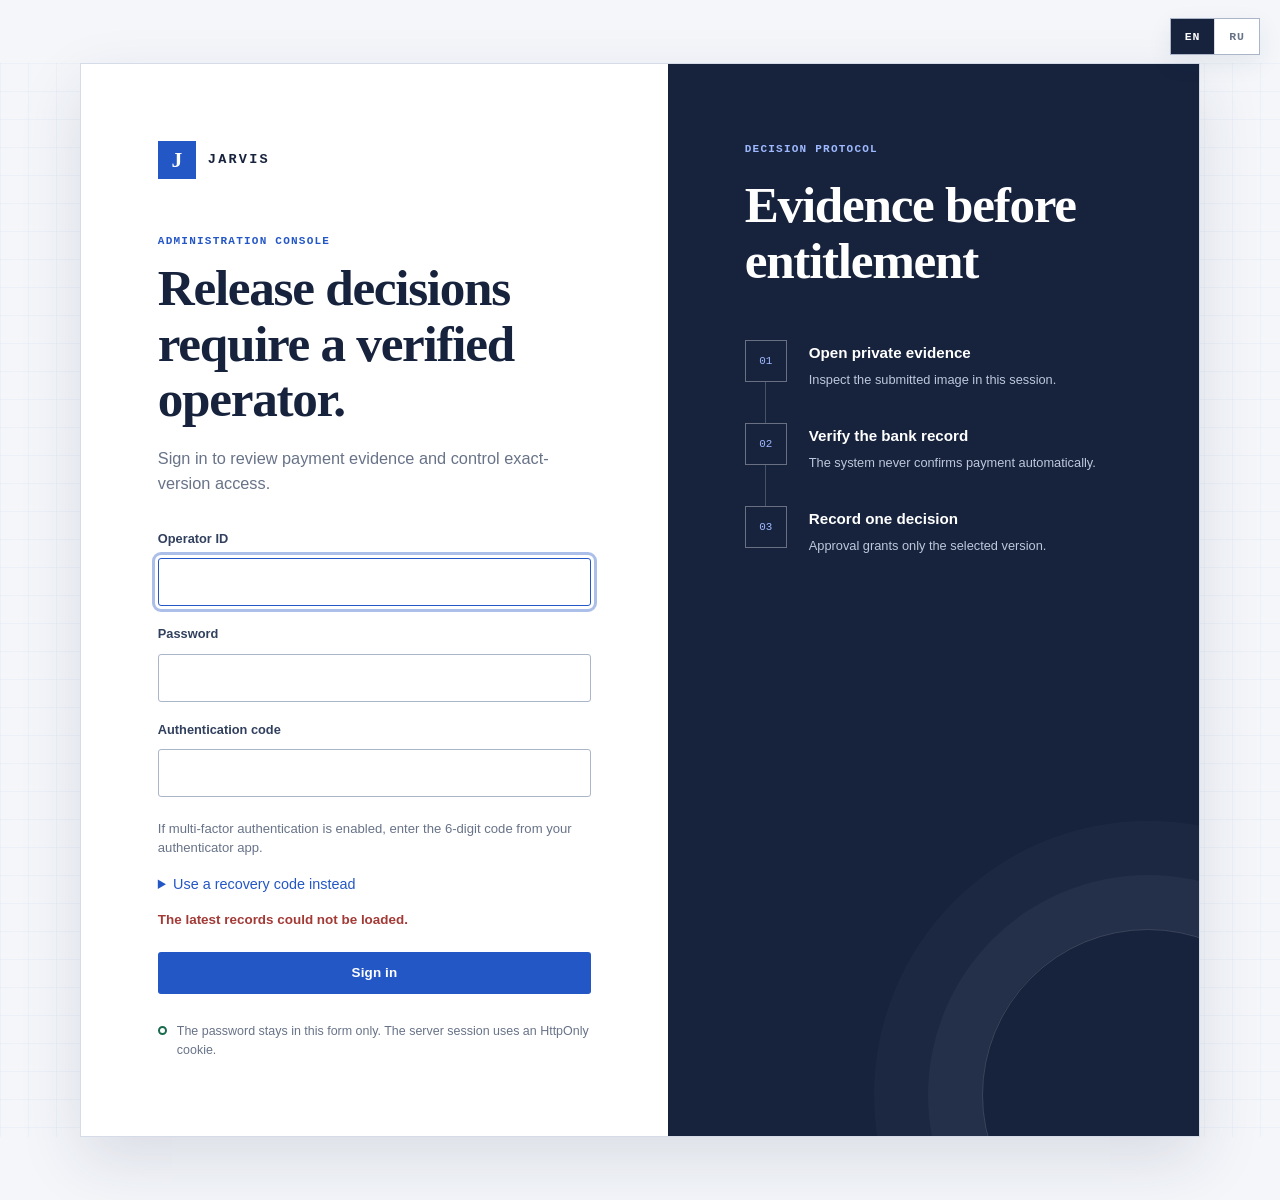
==== commit 7d211c1c: "feat: add TOTP MFA and hardened admin sessions Add RFC 6238 TOTP multi-factor authentication, single" ====
--- a/product_backend/admin_web/static/index.html
+++ b/product_backend/admin_web/static/index.html
@@ -34,6 +34,16 @@
 
           <label for="password" data-i18n="password">Password</label>
           <input id="password" name="password" type="password" autocomplete="current-password" required maxlength="1024">
+
+          <label for="totp" data-i18n="totp_code">Authentication code</label>
+          <input id="totp" name="totp" type="text" inputmode="numeric" autocomplete="one-time-code" pattern="[0-9]{6}" minlength="6" maxlength="6">
+          <p class="field-note" data-i18n="totp_login_note">If multi-factor authentication is enabled, enter the 6-digit code from your authenticator app.</p>
+
+          <details class="login-recovery">
+            <summary data-i18n="use_recovery_code">Use a recovery code instead</summary>
+            <label for="recovery-code" data-i18n="recovery_code">Recovery code</label>
+            <input id="recovery-code" name="recovery_code" type="text" autocomplete="off" maxlength="32" spellcheck="false">
+          </details>
 
           <p id="login-error" class="form-error" role="alert" hidden></p>
           <button id="login-submit" class="button button-primary button-wide" type="submit" data-i18n="sign_in">Sign in</button>
@@ -116,6 +126,10 @@
             <span class="nav-code">A</span>
             <span data-i18n="audit">Audit</span>
           </button>
+          <button class="nav-button" type="button" data-view="security">
+            <span class="nav-code">S</span>
+            <span data-i18n="security">Security</span>
+          </button>
         </nav>
         <div class="sidebar-rule">
           <span data-i18n="control_rule">Control rule</span>
@@ -362,8 +376,115 @@
             </div>
           </div>
         </section>
+
+        <section class="view-panel" data-panel="security" aria-labelledby="security-title" hidden>
+          <div class="section-heading">
+            <div>
+              <p class="eyebrow" data-i18n="account_security">Account security</p>
+              <h1 id="security-title" data-i18n="security_title">Multi-factor authentication</h1>
+              <p data-i18n="security_intro">Protect release decisions with a time-based one-time-password app and manage active sessions.</p>
+            </div>
+            <button class="button button-secondary refresh-button" type="button" data-refresh="security" data-i18n="refresh">Refresh</button>
+          </div>
+
+          <section class="form-card" aria-labelledby="mfa-status-title">
+            <div class="form-card-heading">
+              <div>
+                <p class="eyebrow" data-i18n="second_factor">Second factor</p>
+                <h2 id="mfa-status-title" data-i18n="mfa_status_title">Authenticator status</h2>
+              </div>
+              <span id="mfa-state-pill" class="status-pill">—</span>
+            </div>
+            <p id="mfa-status-summary" class="mfa-status-summary" aria-live="polite"></p>
+            <div class="mfa-actions">
+              <button id="mfa-enroll-button" class="button button-primary" type="button" data-i18n="enable_mfa" hidden>Set up authenticator</button>
+              <button id="mfa-regenerate-button" class="button button-secondary" type="button" data-i18n="regenerate_recovery" hidden>Regenerate recovery codes</button>
+              <button id="mfa-disable-button" class="button button-quiet" type="button" data-i18n="disable_mfa" hidden>Disable / reset MFA</button>
+            </div>
+            <p id="mfa-status-error" class="form-error" role="alert" hidden></p>
+          </section>
+
+          <section id="mfa-enroll-card" class="form-card" aria-labelledby="mfa-enroll-title" hidden>
+            <div class="form-card-heading">
+              <div>
+                <p class="eyebrow" data-i18n="enrollment">Enrollment</p>
+                <h2 id="mfa-enroll-title" data-i18n="enroll_title">Scan and verify</h2>
+              </div>
+              <button id="mfa-enroll-cancel" class="button button-quiet button-small" type="button" data-i18n="cancel">Cancel</button>
+            </div>
+            <ol class="enroll-steps">
+              <li>
+                <strong data-i18n="enroll_step_scan">1. Scan this QR code</strong>
+                <span data-i18n="enroll_scan_note">Open your authenticator app and scan the code, or enter the secret manually.</span>
+                <div class="enroll-qr-stage">
+                  <img id="mfa-qr-image" alt="Authenticator setup QR / QR-код настройки аутентификатора" hidden>
+                  <p id="mfa-qr-error" class="form-error" role="alert" hidden></p>
+                </div>
+                <label for="mfa-secret" data-i18n="enroll_secret_label">Manual entry secret</label>
+                <input id="mfa-secret" class="mfa-secret-value" type="text" readonly autocomplete="off" spellcheck="false">
+              </li>
+              <li>
+                <strong data-i18n="enroll_step_verify">2. Enter the 6-digit code</strong>
+                <span data-i18n="enroll_verify_note">Confirm the code your app shows. MFA becomes active only after this step.</span>
+                <form id="mfa-activate-form" class="stack-form" novalidate>
+                  <label for="mfa-activate-code" data-i18n="totp_code">Authentication code</label>
+                  <input id="mfa-activate-code" name="totp" type="text" inputmode="numeric" autocomplete="one-time-code" pattern="[0-9]{6}" minlength="6" maxlength="6" required>
+                  <p class="form-error" data-form-error hidden></p>
+                  <button class="button button-primary" type="submit" data-i18n="activate_mfa">Activate MFA</button>
+                </form>
+              </li>
+            </ol>
+          </section>
+
+          <section class="form-card" aria-labelledby="sessions-title">
+            <div class="form-card-heading">
+              <div>
+                <p class="eyebrow" data-i18n="active_sessions">Active sessions</p>
+                <h2 id="sessions-title" data-i18n="sessions_title">Session management</h2>
+              </div>
+              <button id="revoke-all-sessions" class="button button-quiet button-small" type="button" data-i18n="revoke_all_sessions">Sign out everywhere</button>
+            </div>
+            <div class="table-shell">
+              <table>
+                <thead>
+                  <tr>
+                    <th scope="col" data-i18n="session_created">Signed in</th>
+                    <th scope="col" data-i18n="session_last_seen">Last seen</th>
+                    <th scope="col" data-i18n="session_expires">Expires</th>
+                    <th scope="col" data-i18n="assurance">Assurance</th>
+                    <th scope="col" data-i18n="actions">Actions</th>
+                  </tr>
+                </thead>
+                <tbody id="sessions-body"></tbody>
+              </table>
+              <div id="sessions-empty" class="empty-state" hidden>
+                <strong data-i18n="sessions_empty">No active sessions.</strong>
+              </div>
+            </div>
+          </section>
+        </section>
       </main>
     </div>
+
+    <dialog id="recovery-dialog" class="modal recovery-modal" aria-labelledby="recovery-title">
+      <div class="modal-heading">
+        <div>
+          <p class="eyebrow" data-i18n="one_time_secret">One-time secret</p>
+          <h2 id="recovery-title" data-i18n="recovery_codes_title">Recovery codes</h2>
+        </div>
+        <button class="icon-button" type="button" data-close-dialog="recovery-dialog" data-i18n-aria="close" aria-label="Close">×</button>
+      </div>
+      <div class="activation-key-warning" role="alert">
+        <strong data-i18n="recovery_save_now">Save these codes now.</strong>
+        <p data-i18n="recovery_warning">Each code works once if you lose your authenticator. They are shown only here, are not stored in browser storage, and cannot be recovered from the server. Download or print them and keep them somewhere safe.</p>
+      </div>
+      <ul id="recovery-code-list" class="recovery-code-list"></ul>
+      <div class="modal-actions">
+        <button id="download-recovery" class="button button-secondary" type="button" data-i18n="download_codes">Download</button>
+        <button id="print-recovery" class="button button-secondary" type="button" data-i18n="print_codes">Print</button>
+        <button class="button button-primary" type="button" data-close-dialog="recovery-dialog" data-i18n="recovery_saved">I saved them</button>
+      </div>
+    </dialog>
 
     <dialog id="evidence-dialog" class="modal evidence-modal" aria-labelledby="evidence-title">
       <div class="modal-heading">
--- a/product_backend/admin_web/static/styles.css
+++ b/product_backend/admin_web/static/styles.css
@@ -1531,3 +1531,117 @@
     transition-duration: 0.01ms !important;
   }
 }
+
+.field-note {
+  margin: 4px 0 0;
+  color: var(--muted);
+  font-size: 0.82rem;
+}
+
+.login-recovery {
+  margin-top: 6px;
+  font-size: 0.9rem;
+}
+
+.login-recovery summary {
+  cursor: pointer;
+  color: var(--cobalt);
+}
+
+.mfa-actions {
+  display: flex;
+  flex-wrap: wrap;
+  gap: 10px;
+  margin-top: 14px;
+}
+
+.mfa-status-summary {
+  margin: 10px 0 0;
+  color: var(--ink-soft);
+}
+
+.enroll-steps {
+  list-style: none;
+  margin: 4px 0 0;
+  padding: 0;
+  display: grid;
+  gap: 20px;
+}
+
+.enroll-steps > li {
+  display: grid;
+  gap: 8px;
+}
+
+.enroll-qr-stage {
+  display: flex;
+  justify-content: center;
+  padding: 14px;
+  background: var(--surface-blue);
+  border: 1px solid var(--line);
+  border-radius: 12px;
+}
+
+#mfa-qr-image {
+  width: 200px;
+  height: 200px;
+  max-width: 100%;
+  image-rendering: pixelated;
+  background: #ffffff;
+}
+
+.mfa-secret-value,
+.activation-key-value {
+  font-family: var(--utility);
+  letter-spacing: 0.08em;
+}
+
+.recovery-code-list {
+  list-style: none;
+  margin: 16px 0;
+  padding: 0;
+  display: grid;
+  grid-template-columns: repeat(2, minmax(0, 1fr));
+  gap: 10px;
+}
+
+.recovery-code-item {
+  font-family: var(--utility);
+  font-size: 1.05rem;
+  letter-spacing: 0.12em;
+  text-align: center;
+  padding: 10px 8px;
+  background: var(--surface-blue);
+  border: 1px solid var(--line-strong);
+  border-radius: 10px;
+}
+
+@media (max-width: 560px) {
+  .recovery-code-list {
+    grid-template-columns: 1fr;
+  }
+}
+
+@media print {
+  body * {
+    visibility: hidden;
+  }
+
+  #recovery-dialog,
+  #recovery-dialog * {
+    visibility: visible;
+  }
+
+  #recovery-dialog {
+    position: fixed;
+    inset: 0;
+    box-shadow: none;
+  }
+
+  #download-recovery,
+  #print-recovery,
+  #recovery-dialog .icon-button,
+  #recovery-dialog .button-primary {
+    display: none;
+  }
+}
